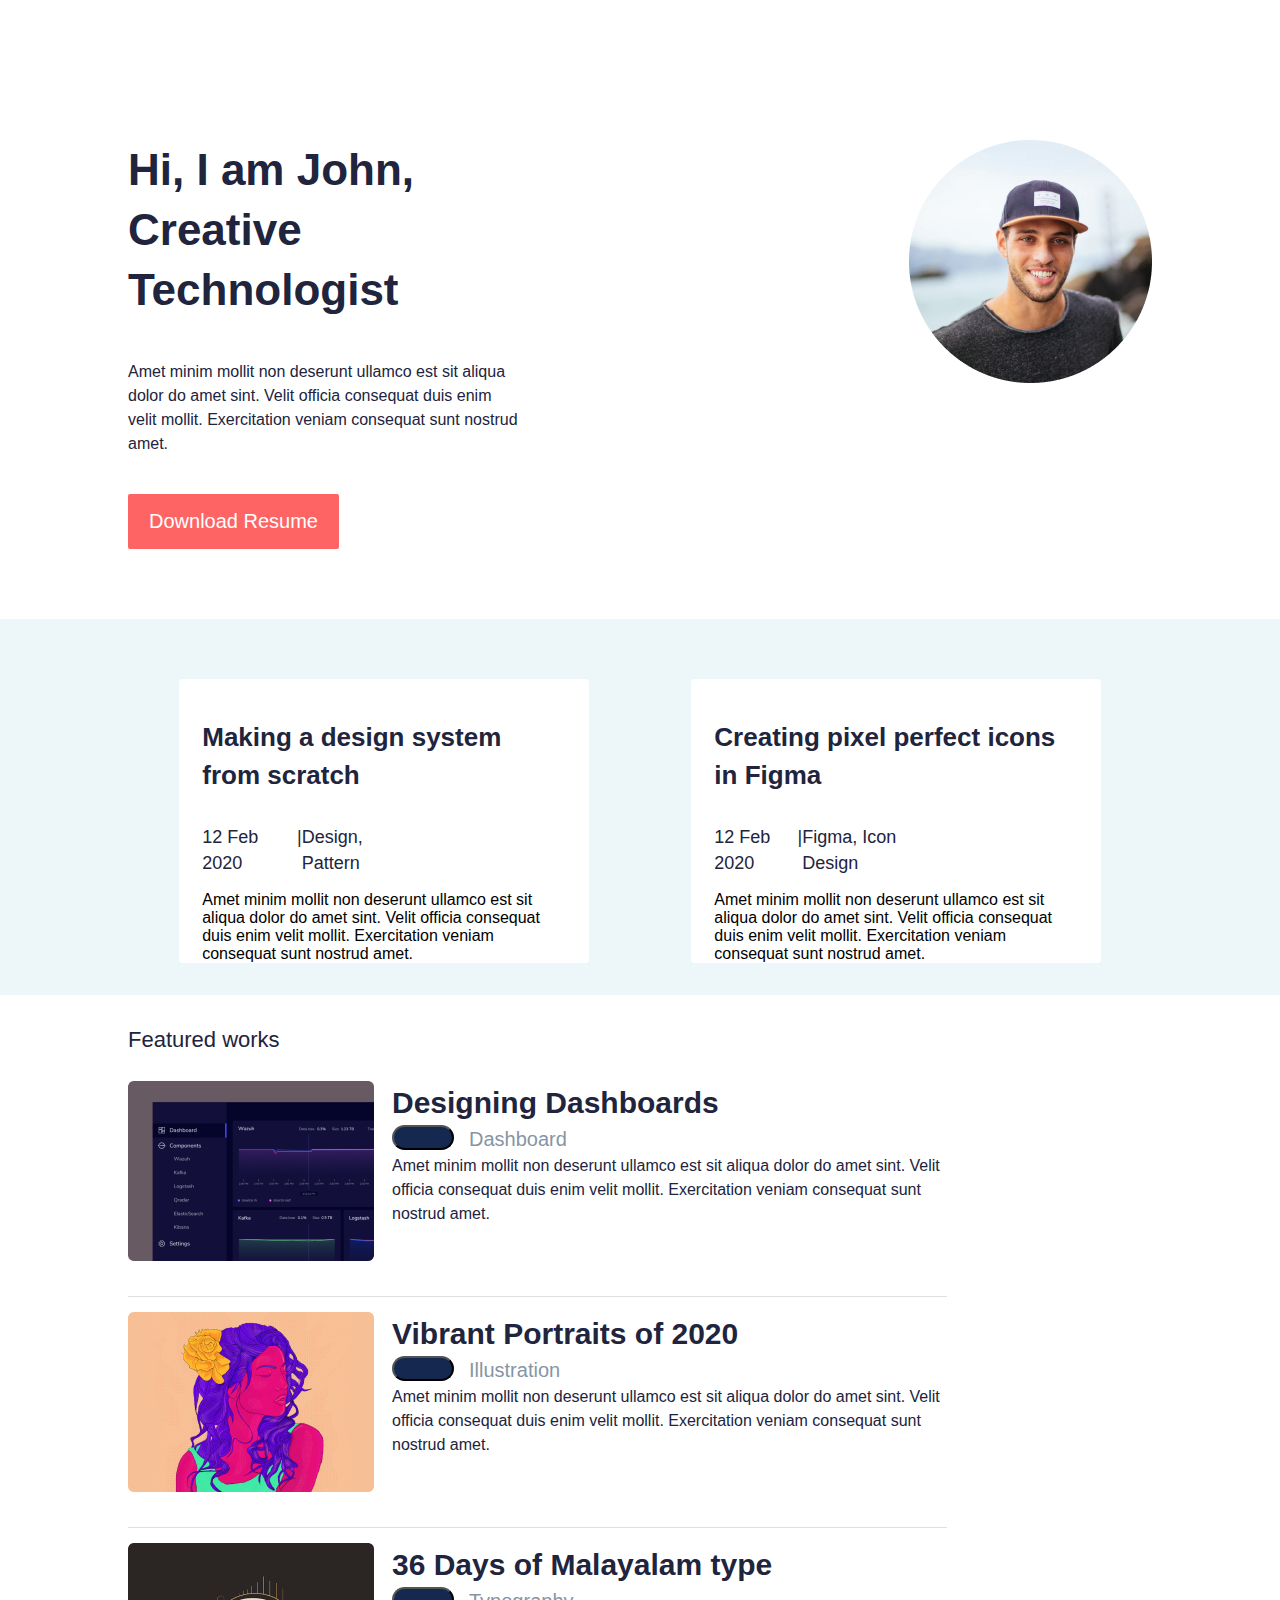
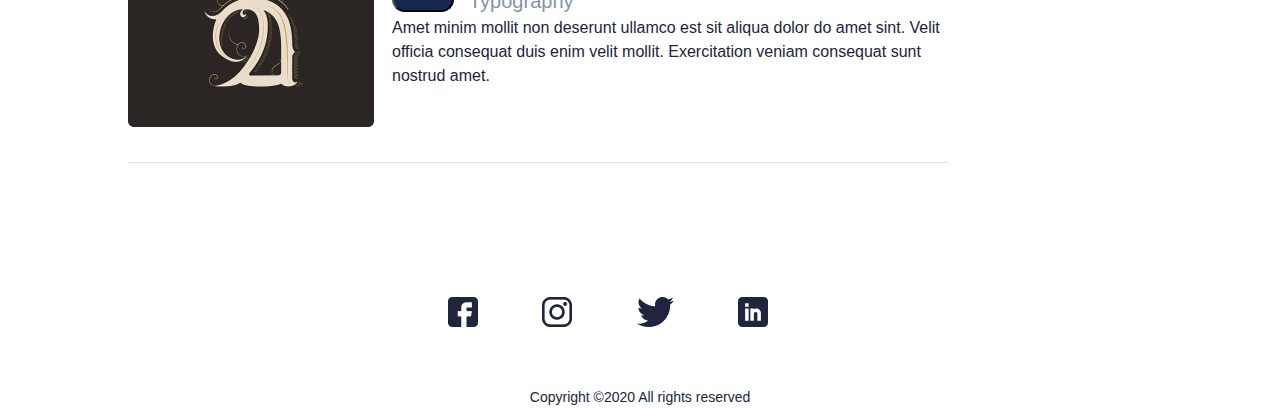
==== index.html @ f28029a3 "first commit" ====
<!DOCTYPE html>
<html lang="en">
  <head>
    <meta charset="UTF-8" />
    <meta name="viewport" content="width=device-width, initial-scale=1.0" />
    <link rel="stylesheet" href="./home/global/global.css" />
    <title>1-dars</title>
  </head>
  <body>
    <header>
      <!-- <div class="wrapper">
        <ul>
          <li><a href="#">Works</a></li>
          <li><a href="#">Blog</a></li>
          <li><a href="#">Contact</a></li>
        </ul>
      </div> -->
      <div class="wrapper-header">
        <div class="wrapper-resume">
          <h1>Hi, I am John, Creative Technologist</h1>
          <p>
            Amet minim mollit non deserunt ullamco est sit aliqua dolor do amet
            sint. Velit officia consequat duis enim velit mollit. Exercitation
            veniam consequat sunt nostrud amet.
          </p>
          <button>Download Resume</button>
        </div>
        <img class="ellipse" src="./images/Ellipse 1.png" alt="" />
      </div>
    </header>

    <!-- finished site header  -->

    <!-- started section site  -->

    <section>
      <div class="wrapper-section">
        <div class="making">
          <h3>Making a design system from scratch</h3>
          <div class="pattern">
            <p>12 Feb 2020</p>
            <p>|</p>
            <p>Design, Pattern</p>
          </div>
          <p class="atmet">
            Amet minim mollit non deserunt ullamco est sit aliqua dolor do amet
            sint. Velit officia consequat duis enim velit mollit. Exercitation
            veniam consequat sunt nostrud amet.
          </p>
        </div>

        <div class="making">
          <h3>Creating pixel perfect icons in Figma</h3>
          <div class="pattern">
            <p>12 Feb 2020</p>
            <p>|</p>
            <p>Figma, Icon Design</p>
          </div>
          <p>
            Amet minim mollit non deserunt ullamco est sit aliqua dolor do amet
            sint. Velit officia consequat duis enim velit mollit. Exercitation
            veniam consequat sunt nostrud amet.
          </p>
        </div>
      </div>
    </section>

    <!-- finished site section  -->

    <!-- started site main -->

    <main>
      <div class="site-main">
        <h4>Featured works</h4>

        <div class="wrapper-main">
          <img src="./images/Rectangle 30.png" alt="" />
          <div class="instruction">
            <h5>Designing Dashboards</h5>
            <div class="wrapper-year">
              <button>2020</button>
              <p class="doshboard">Dashboard</p>
            </div>
            <p>
              Amet minim mollit non deserunt ullamco est sit aliqua dolor do
              amet sint. Velit officia consequat duis enim velit mollit.
              Exercitation veniam consequat sunt nostrud amet.
            </p>
          </div>
        </div>

        <div class="wrapper-main">
          <img src="./images/Rectangle 32.png" alt="" />
          <div class="instruction">
            <h5>Vibrant Portraits of 2020</h5>
            <div class="wrapper-year">
              <button>2018</button>
              <p class="doshboard">Illustration</p>
            </div>
            <p>
              Amet minim mollit non deserunt ullamco est sit aliqua dolor do
              amet sint. Velit officia consequat duis enim velit mollit.
              Exercitation veniam consequat sunt nostrud amet.
            </p>
          </div>
        </div>

        <div class="wrapper-main">
          <img src="./images/Rectangle 34.png" alt="" />
          <div class="instruction">
            <h5>36 Days of Malayalam type</h5>
            <div class="wrapper-year">
              <button>2018</button>
              <p class="doshboard">Typography</p>
            </div>
            <p>
              Amet minim mollit non deserunt ullamco est sit aliqua dolor do
              amet sint. Velit officia consequat duis enim velit mollit.
              Exercitation veniam consequat sunt nostrud amet.
            </p>
          </div>
        </div>
      </div>
    </main>

    <!-- finished site main  -->

    <!-- started site footer  -->

    <footer>
      <div class="wrapper-footer">
        <img src="./images/fb.png" alt="" />
        <img src="./images/insta.png" alt="" />
        <img src="./images/Group.png" alt="" />
        <img src="./images/Linkedin.png" alt="" />
      </div>
      <p>Copyright ©2020 All rights reserved</p>
    </footer>

    <!-- finished site footer  -->
  </body>
</html>
---- home/global/global.css ----
@import url(../header/header.css);
@import url(../main/main.css);
@import url(../section/section.css);
@import url(../footer/footer.css);

* {
    margin: 0;
    padding: 0;
    box-sizing: border-box;
    font-family: sans-serif;
}
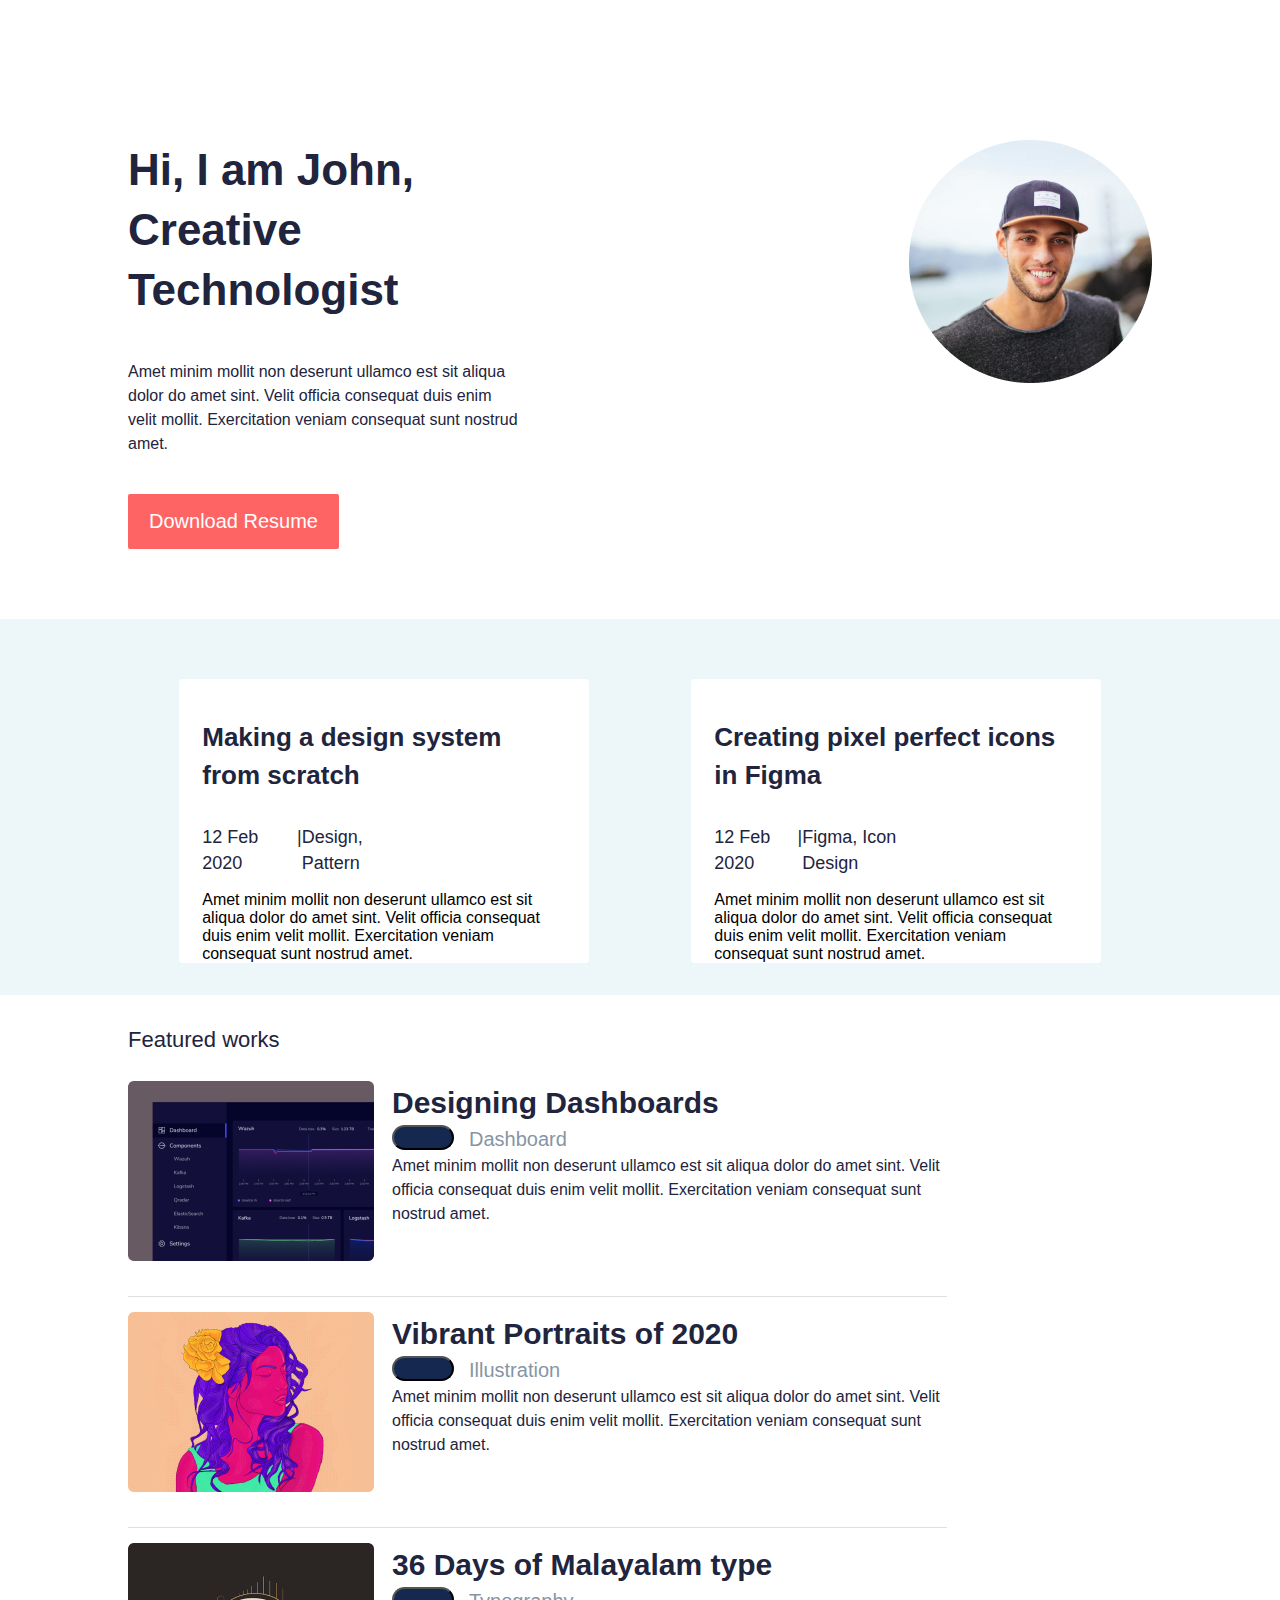
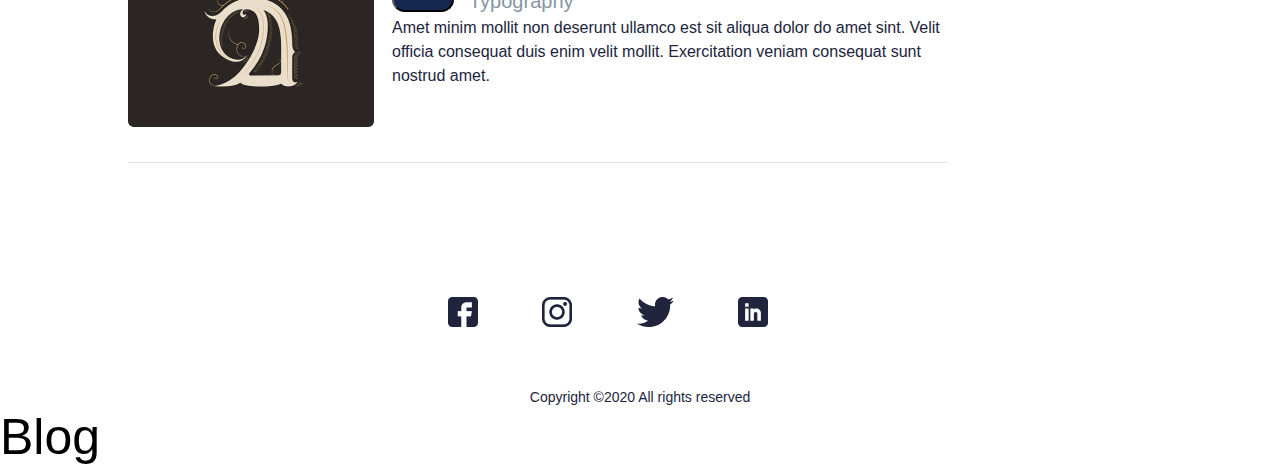
==== commit 2b5a7069: "first commit" ====
--- a/index.html
+++ b/index.html
@@ -137,6 +137,9 @@
       <p>Copyright ©2020 All rights reserved</p>
     </footer>
 
+    
+    <a class="blog" href="./indexTwo.html">Blog</a>
+
     <!-- finished site footer  -->
   </body>
 </html>
--- a/home/global/global.css
+++ b/home/global/global.css
@@ -1,11 +1,18 @@
-@import url(../header/header.css);
-@import url(../main/main.css);
-@import url(../section/section.css);
-@import url(../footer/footer.css);
+@import url(../../home/header/header.css);
+@import url(../../home/main/main.css);
+@import url(../../home/section/section.css);
+@import url(../../home/footer/footer.css);
 
 * {
-    margin: 0;
-    padding: 0;
-    box-sizing: border-box;
-    font-family: sans-serif;
-}+  margin: 0;
+  padding: 0;
+  box-sizing:border-box;
+  font-family: sans-serif;
+}
+
+.blog {
+    text-decoration: none;
+    font-size: 50px;
+    text-align: center;
+    color: #000;
+}
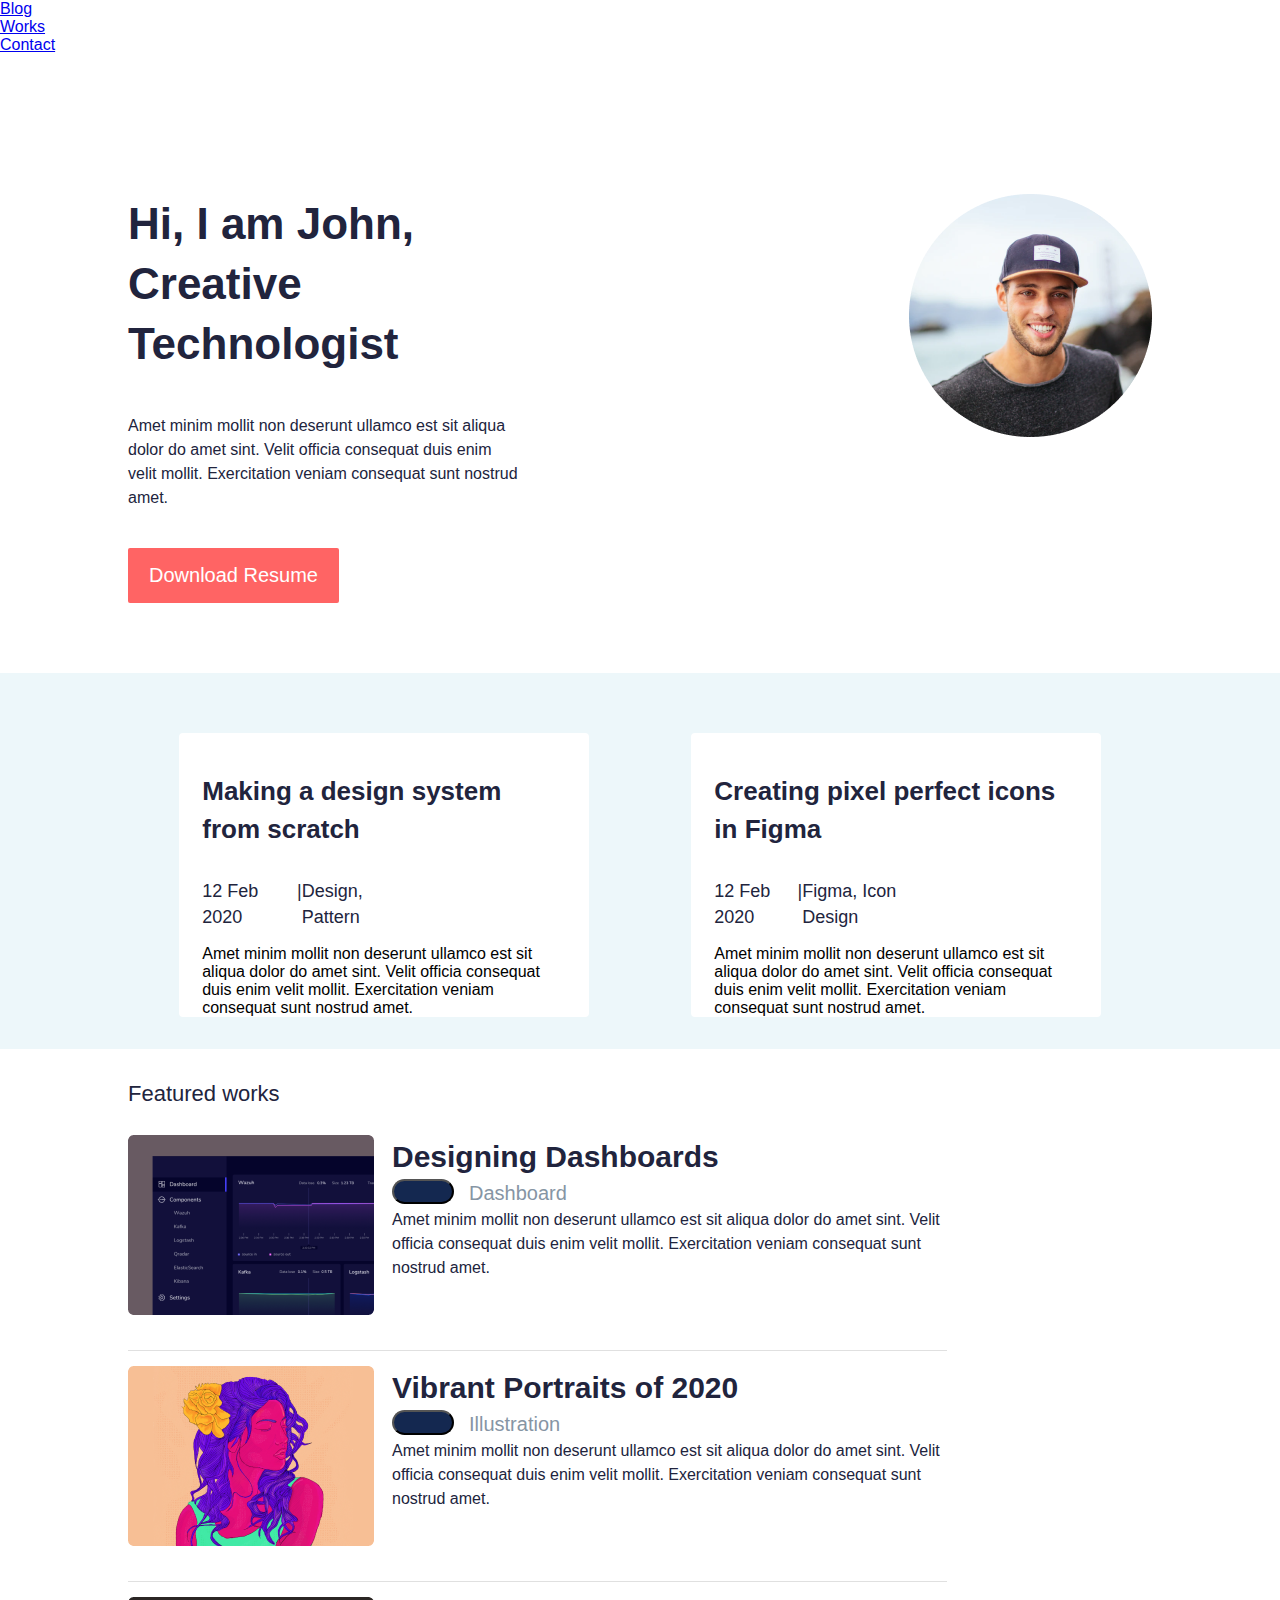
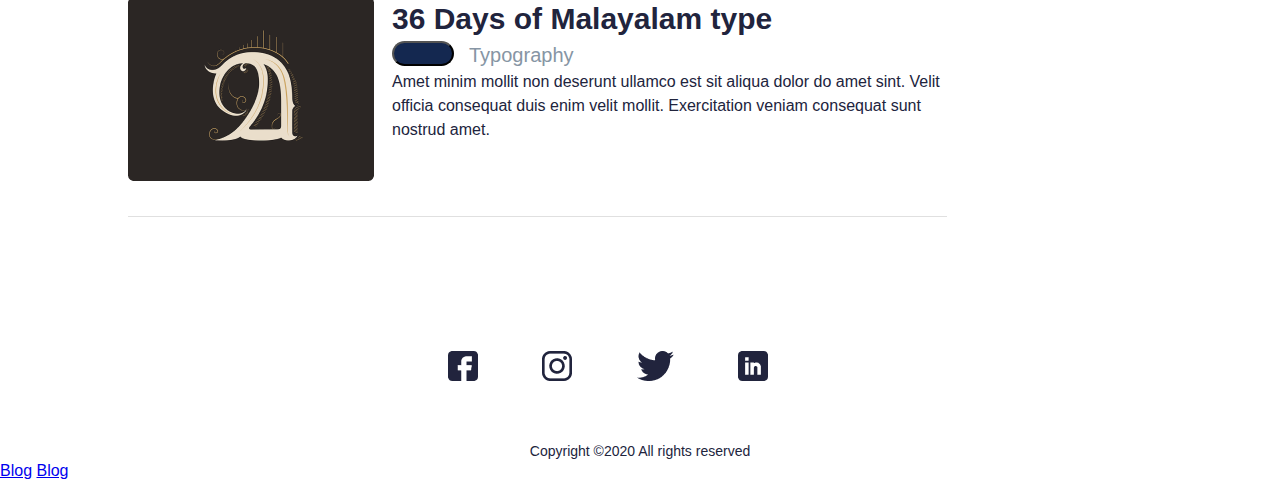
==== commit abcfed6b: "sixth commit" ====
--- a/index.html
+++ b/index.html
@@ -8,13 +8,14 @@
   </head>
   <body>
     <header>
-      <!-- <div class="wrapper">
+      <div class="wrapper">
         <ul>
+          <li><a class="blog-a" href="#">Blog</a></li>
           <li><a href="#">Works</a></li>
-          <li><a href="#">Blog</a></li>
           <li><a href="#">Contact</a></li>
         </ul>
-      </div> -->
+      </div>
+      
       <div class="wrapper-header">
         <div class="wrapper-resume">
           <h1>Hi, I am John, Creative Technologist</h1>
@@ -140,6 +141,9 @@
     
     <a class="blog" href="./indexTwo.html">Blog</a>
 
+
+    <a class="blog" href="./indexWork.html">Blog</a>
+
     <!-- finished site footer  -->
   </body>
 </html>
--- a/home/global/global.css
+++ b/home/global/global.css
@@ -1,18 +1,10 @@
+@import url(../../home/footer/footer.css);
 @import url(../../home/header/header.css);
 @import url(../../home/main/main.css);
 @import url(../../home/section/section.css);
-@import url(../../home/footer/footer.css);
-
 * {
-  margin: 0;
-  padding: 0;
-  box-sizing:border-box;
-  font-family: sans-serif;
-}
-
-.blog {
-    text-decoration: none;
-    font-size: 50px;
-    text-align: center;
-    color: #000;
-}
+    box-sizing:border-box;
+    padding: 0;
+    margin: 0;
+    font-family: sans-serif;
+}